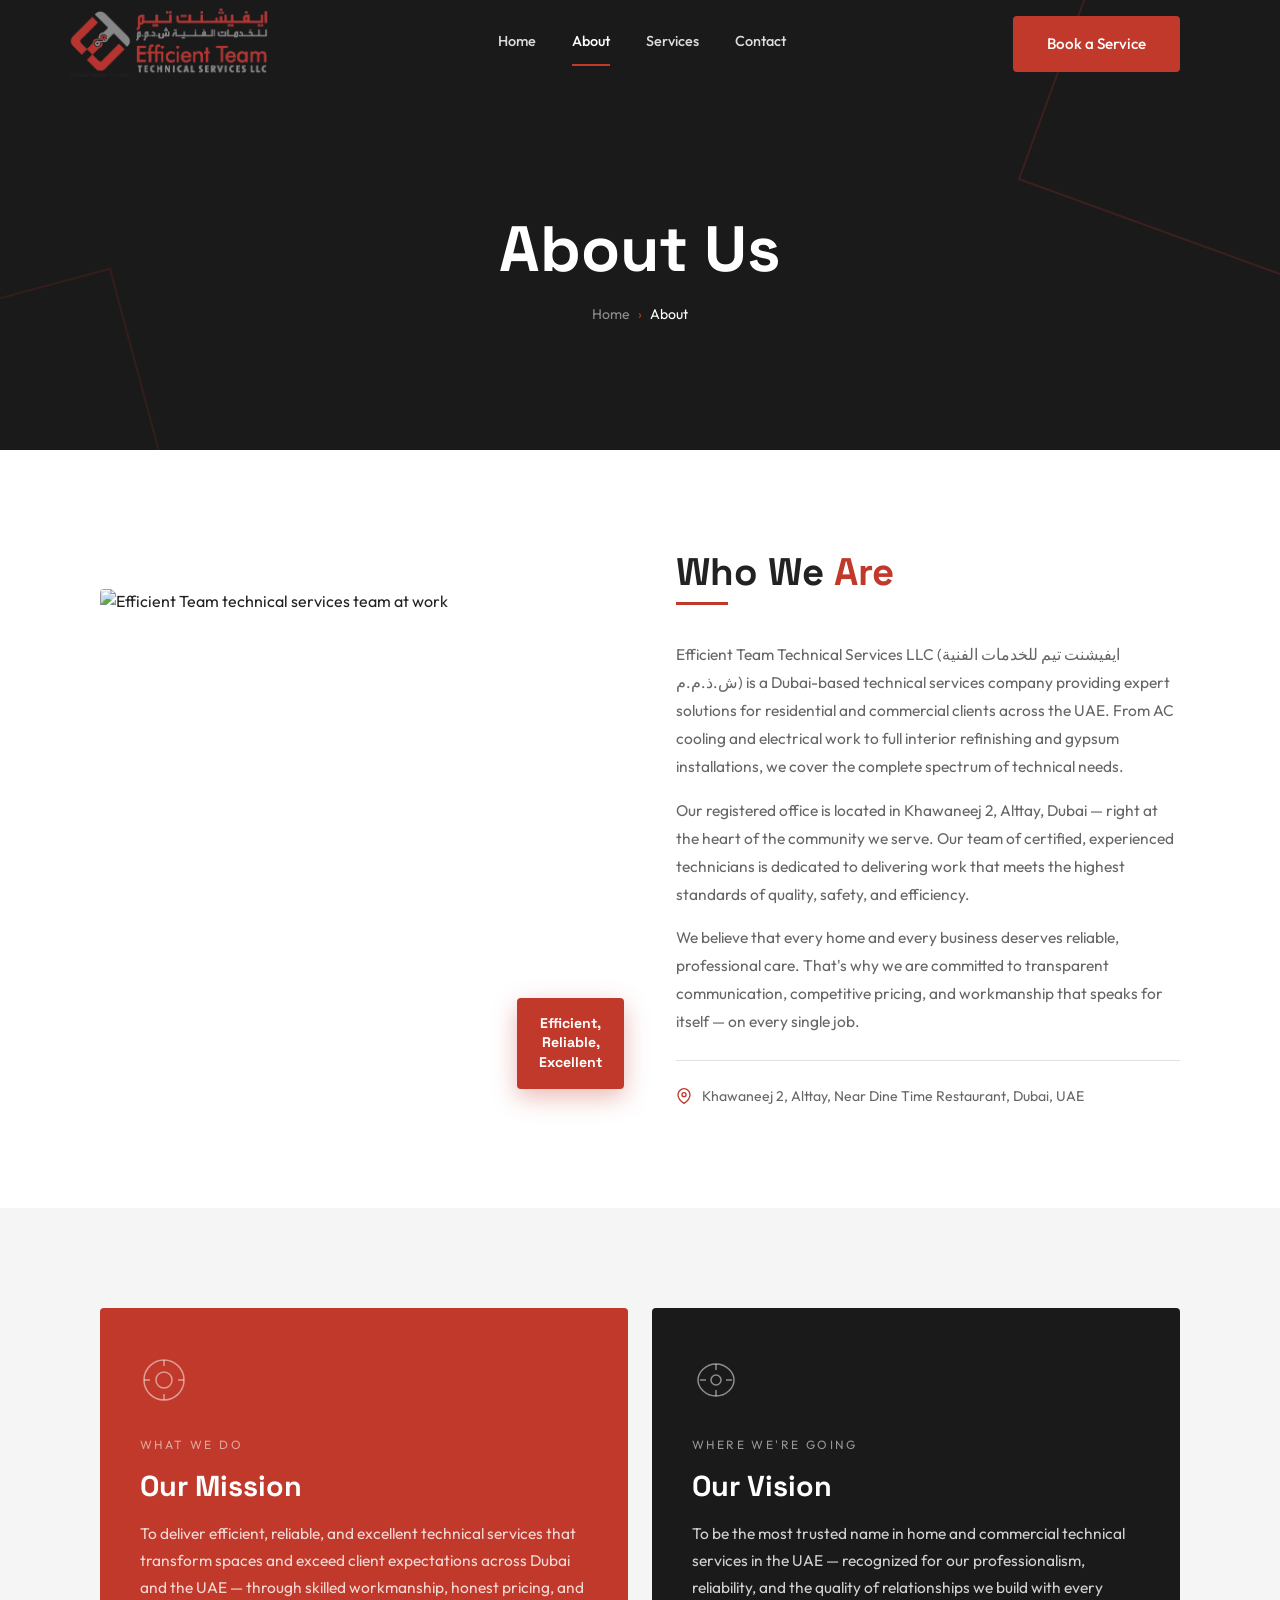
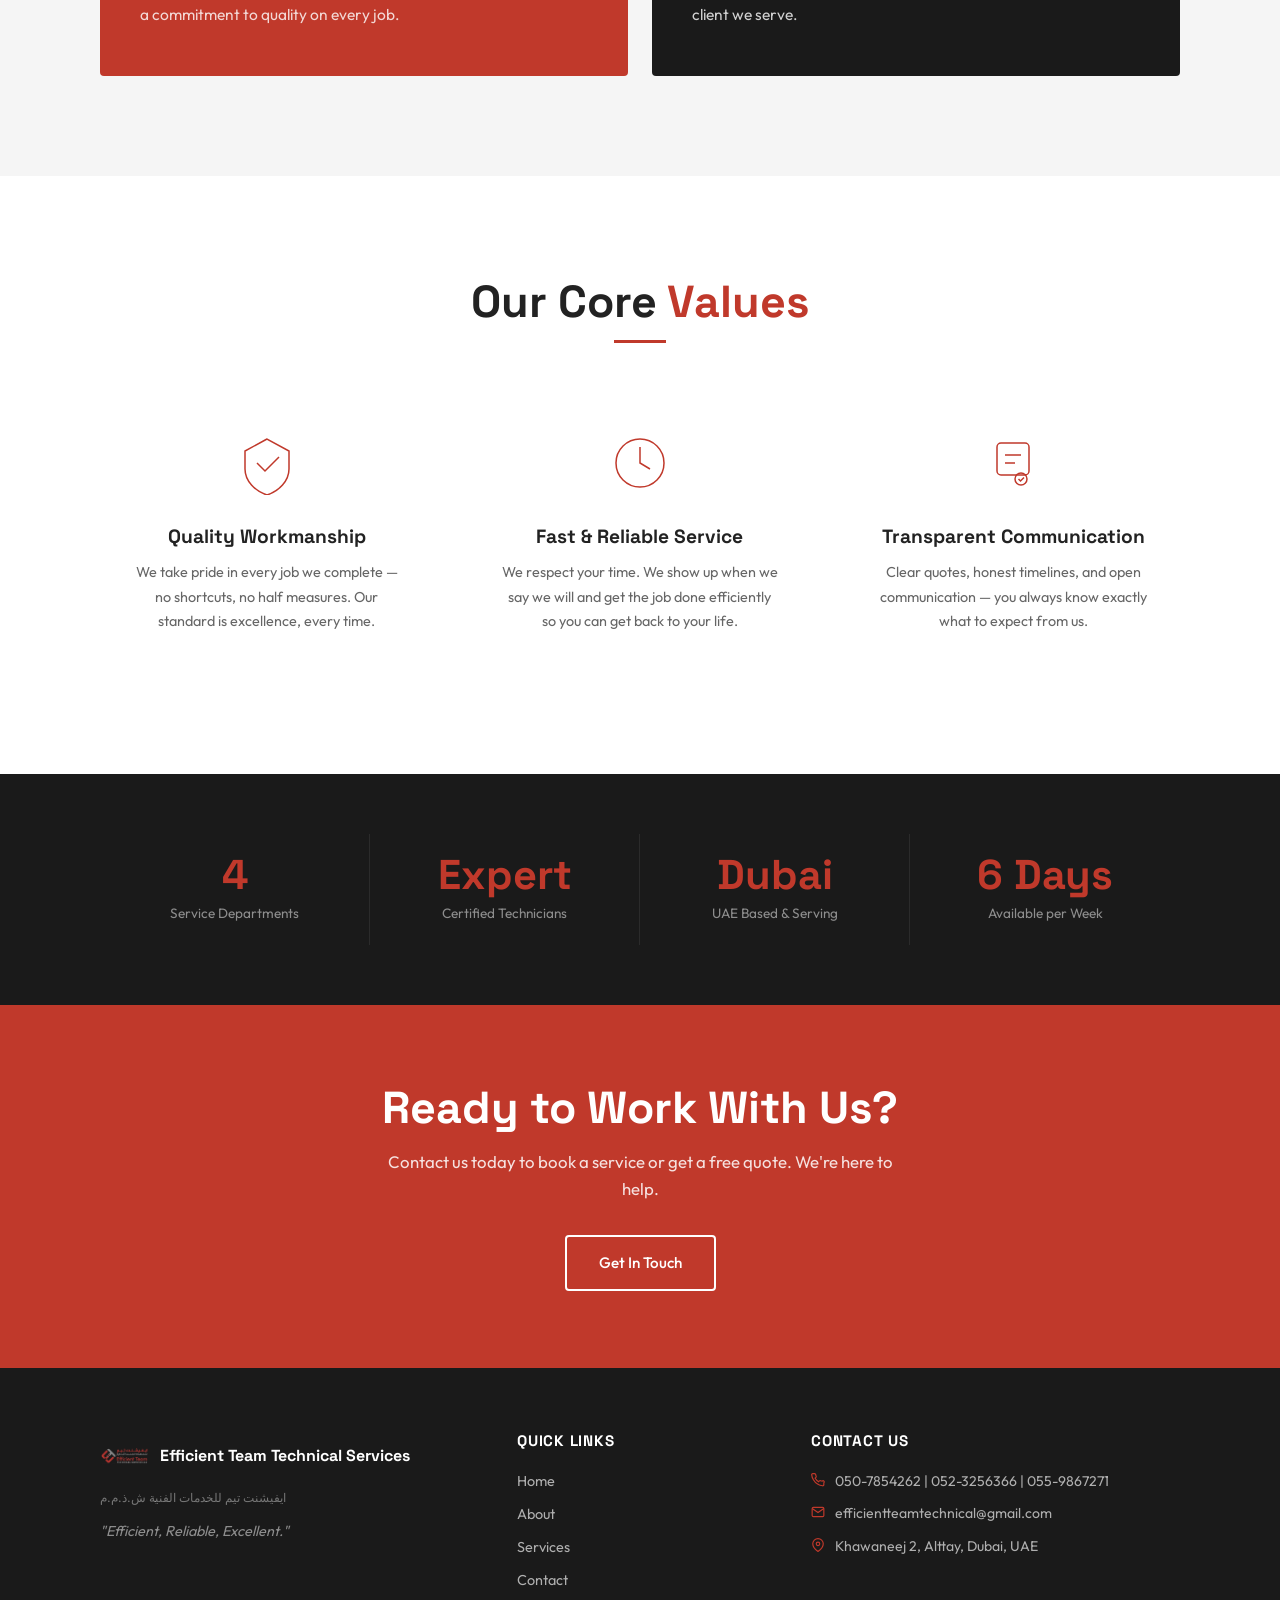
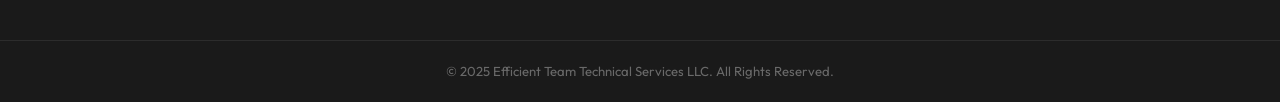
==== about.html @ 491c8b09 "Add files via upload" ====
<!DOCTYPE html>
<html lang="en">
<head>
  <meta charset="UTF-8" />
  <meta name="viewport" content="width=device-width, initial-scale=1.0" />
  <title>About Us — Efficient Team Technical Services LLC</title>
  <meta name="description" content="Learn about Efficient Team Technical Services LLC — a Dubai-based technical services company providing AC, electrical, plumbing, interior and gypsum works." />
  <link rel="preconnect" href="https://fonts.googleapis.com" />
  <link rel="preconnect" href="https://fonts.gstatic.com" crossorigin />
  <link href="https://fonts.googleapis.com/css2?family=Space+Grotesk:wght@600;700&family=Outfit:wght@400;500&display=swap" rel="stylesheet" />
  <link rel="stylesheet" href="styles.css" />
  <style>
    /* ===== ABOUT-SPECIFIC STYLES ===== */

    /* Story Section */
    .story-section {
      padding: var(--section-pad) 0;
    }

    .story-grid {
      display: grid;
      grid-template-columns: 1fr 1fr;
      gap: 72px;
      align-items: center;
    }

    .story-img-wrap {
      position: relative;
    }

    .story-img-wrap img {
      width: 100%;
      height: 480px;
      object-fit: cover;
      border-radius: 4px;
      display: block;
    }

    .story-badge {
      position: absolute;
      bottom: -20px;
      right: -20px;
      background: var(--red);
      color: var(--white);
      padding: 16px 22px;
      font-family: 'Space Grotesk', sans-serif;
      font-size: 0.88rem;
      font-weight: 700;
      text-align: center;
      line-height: 1.4;
      border-radius: 4px;
      box-shadow: 0 8px 24px rgba(192,57,43,0.35);
    }

    .story-text h2 {
      font-size: clamp(1.8rem, 3vw, 2.6rem);
      margin-bottom: 8px;
    }

    .story-text p {
      font-size: 0.97rem;
      color: var(--text-muted);
      line-height: 1.8;
      margin-bottom: 16px;
    }

    .story-text p:last-of-type { margin-bottom: 0; }

    .story-detail {
      display: flex;
      align-items: center;
      gap: 10px;
      font-size: 0.88rem;
      color: var(--text-muted);
      margin-top: 24px;
      padding-top: 24px;
      border-top: 1px solid var(--border);
    }

    .story-detail svg { color: var(--red); flex-shrink: 0; }

    /* Mission & Vision */
    .mission-vision {
      padding: var(--section-pad) 0;
      background: var(--surface);
    }

    .mv-grid {
      display: grid;
      grid-template-columns: 1fr 1fr;
      gap: 24px;
    }

    .mv-card {
      padding: 48px 40px;
      border-radius: 4px;
    }

    .mv-card.mission { background: var(--red); }
    .mv-card.vision { background: var(--charcoal); }

    .mv-card .mv-label {
      font-size: 0.75rem;
      letter-spacing: 0.2em;
      text-transform: uppercase;
      color: rgba(255,255,255,0.55);
      margin-bottom: 16px;
      display: block;
    }

    .mv-card h3 {
      font-size: clamp(1.4rem, 2.5vw, 1.8rem);
      color: var(--white);
      margin-bottom: 16px;
    }

    .mv-card p {
      font-size: 0.97rem;
      color: rgba(255,255,255,0.8);
      line-height: 1.75;
    }

    .mv-icon {
      width: 48px;
      height: 48px;
      margin-bottom: 24px;
      color: rgba(255,255,255,0.5);
    }

    /* Core Values */
    .values-section {
      padding: var(--section-pad) 0;
    }

    .values-section .heading-wrap {
      text-align: center;
      margin-bottom: 12px;
    }

    .values-grid {
      display: grid;
      grid-template-columns: repeat(3, 1fr);
      gap: 40px;
    }

    .value-item {
      text-align: center;
      padding: 40px 28px;
    }

    .value-icon {
      width: 64px;
      height: 64px;
      margin: 0 auto 24px;
      color: var(--red);
    }

    .value-item h3 {
      font-size: 1.2rem;
      margin-bottom: 12px;
      color: var(--text);
    }

    .value-item p {
      font-size: 0.9rem;
      color: var(--text-muted);
      line-height: 1.7;
    }

    /* Stats Row */
    .about-stats {
      background: var(--charcoal);
      padding: 60px 0;
    }

    .about-stats-grid {
      display: grid;
      grid-template-columns: repeat(4, 1fr);
      gap: 0;
      text-align: center;
    }

    .about-stat {
      padding: 20px;
      border-right: 1px solid rgba(255,255,255,0.08);
    }

    .about-stat:last-child { border-right: none; }

    .about-stat .num {
      font-family: 'Space Grotesk', sans-serif;
      font-size: clamp(1.8rem, 3.5vw, 2.6rem);
      font-weight: 800;
      color: var(--red);
      display: block;
      line-height: 1;
    }

    .about-stat .lbl {
      font-size: 0.85rem;
      color: rgba(255,255,255,0.5);
      margin-top: 8px;
      display: block;
    }

    @media (max-width: 768px) {
      .story-grid { grid-template-columns: 1fr; gap: 48px; }
      .story-badge { bottom: 16px; right: 16px; }
      .mv-grid { grid-template-columns: 1fr; }
      .values-grid { grid-template-columns: 1fr; gap: 24px; }
      .about-stats-grid { grid-template-columns: repeat(2, 1fr); }
      .about-stat:nth-child(2) { border-right: none; }
      .about-stat:nth-child(3), .about-stat:nth-child(4) {
        border-top: 1px solid rgba(255,255,255,0.08);
      }
      .story-img-wrap img { height: 300px; }
    }
  </style>
</head>
<body>

  <!-- ============ NAVBAR ============ -->
  <nav class="navbar scrolled" id="navbar">
    <div class="container">
      <a href="index.html" class="nav-logo">
        <img src="logo.png" alt="Efficient Team Technical Services Logo" class="nav-logo-icon" />
        <div class="nav-logo-text">
          <span class="name">Efficient Team Technical Services</span>
          <span class="arabic">ايفيشنت تيم للخدمات الفنية</span>
        </div>
      </a>
      <div class="nav-links">
        <a href="index.html" class="nav-link">Home</a>
        <a href="about.html" class="nav-link active">About</a>
        <a href="services.html" class="nav-link">Services</a>
        <a href="contact.html" class="nav-link">Contact</a>
      </div>
      <div class="nav-right">
        <a href="contact.html" class="btn btn-red">Book a Service</a>
        <button class="hamburger" id="hamburger" aria-label="Toggle menu">
          <span></span><span></span><span></span>
        </button>
      </div>
    </div>
  </nav>

  <!-- Mobile Nav -->
  <div class="mobile-nav" id="mobileNav">
    <button class="mobile-nav-close" id="mobileNavClose" aria-label="Close menu">&#x2715;</button>
    <a href="index.html" class="nav-link">Home</a>
    <a href="about.html" class="nav-link active">About</a>
    <a href="services.html" class="nav-link">Services</a>
    <a href="contact.html" class="nav-link">Contact</a>
    <a href="contact.html" class="btn btn-red">Book a Service</a>
  </div>

  <!-- ============ PAGE HERO ============ -->
  <section class="page-hero">
    <div class="page-hero-content reveal">
      <h1>About Us</h1>
      <nav class="breadcrumb" aria-label="Breadcrumb">
        <a href="index.html">Home</a>
        <span class="sep">›</span>
        <span class="current">About</span>
      </nav>
    </div>
  </section>

  <!-- ============ COMPANY STORY ============ -->
  <section class="story-section">
    <div class="container">
      <div class="story-grid">
        <div class="story-img-wrap reveal-left">
          <img
            src="https://images.unsplash.com/photo-1664575602276-acd073f104c1?w=800&q=80"
            alt="Efficient Team technical services team at work"
            loading="lazy"
          />
          <div class="story-badge">
            Efficient,<br>Reliable,<br>Excellent
          </div>
        </div>
        <div class="story-text reveal-right">
          <h2 class="section-title">Who We <span class="accent">Are</span></h2>
          <span class="red-line left"></span>
          <p>Efficient Team Technical Services LLC (ايفيشنت تيم للخدمات الفنية ش.ذ.م.م) is a Dubai-based technical services company providing expert solutions for residential and commercial clients across the UAE. From AC cooling and electrical work to full interior refinishing and gypsum installations, we cover the complete spectrum of technical needs.</p>
          <p>Our registered office is located in Khawaneej 2, Alttay, Dubai — right at the heart of the community we serve. Our team of certified, experienced technicians is dedicated to delivering work that meets the highest standards of quality, safety, and efficiency.</p>
          <p>We believe that every home and every business deserves reliable, professional care. That's why we are committed to transparent communication, competitive pricing, and workmanship that speaks for itself — on every single job.</p>
          <div class="story-detail">
            <svg width="16" height="16" fill="none" stroke="currentColor" stroke-width="2" viewBox="0 0 24 24"><path d="M21 10c0 7-9 13-9 13s-9-6-9-13a9 9 0 0118 0z"/><circle cx="12" cy="10" r="3"/></svg>
            Khawaneej 2, Alttay, Near Dine Time Restaurant, Dubai, UAE
          </div>
        </div>
      </div>
    </div>
  </section>

  <!-- ============ MISSION & VISION ============ -->
  <section class="mission-vision">
    <div class="container">
      <div class="mv-grid">
        <div class="mv-card mission reveal-left">
          <svg class="mv-icon" fill="none" stroke="currentColor" stroke-width="1.5" viewBox="0 0 48 48">
            <circle cx="24" cy="24" r="20"/>
            <circle cx="24" cy="24" r="8"/>
            <path d="M24 4v6M24 38v6M4 24h6M38 24h6"/>
          </svg>
          <span class="mv-label">What We Do</span>
          <h3>Our Mission</h3>
          <p>To deliver efficient, reliable, and excellent technical services that transform spaces and exceed client expectations across Dubai and the UAE — through skilled workmanship, honest pricing, and a commitment to quality on every job.</p>
        </div>
        <div class="mv-card vision reveal-right">
          <svg class="mv-icon" fill="none" stroke="currentColor" stroke-width="1.5" viewBox="0 0 48 48">
            <path d="M24 8C14 8 6 16 6 24c0 8 8 16 18 16s18-8 18-16S34 8 24 8z"/>
            <circle cx="24" cy="24" r="5"/>
            <path d="M24 8v6M24 34v6M8 24h6M34 24h6"/>
          </svg>
          <span class="mv-label">Where We're Going</span>
          <h3>Our Vision</h3>
          <p>To be the most trusted name in home and commercial technical services in the UAE — recognized for our professionalism, reliability, and the quality of relationships we build with every client we serve.</p>
        </div>
      </div>
    </div>
  </section>

  <!-- ============ CORE VALUES ============ -->
  <section class="values-section">
    <div class="container">
      <div class="heading-wrap">
        <h2 class="section-title reveal">Our Core <span class="accent">Values</span></h2>
        <span class="red-line reveal"></span>
      </div>
      <div class="values-grid">
        <div class="value-item reveal" style="transition-delay:0s">
          <svg class="value-icon" fill="none" stroke="currentColor" stroke-width="1.5" viewBox="0 0 64 64">
            <path d="M32 8L10 20v18c0 12 10 22 22 26 12-4 22-14 22-26V20L32 8z"/>
            <path d="M22 32l8 8 14-14"/>
          </svg>
          <h3>Quality Workmanship</h3>
          <p>We take pride in every job we complete — no shortcuts, no half measures. Our standard is excellence, every time.</p>
        </div>
        <div class="value-item reveal" style="transition-delay:0.15s">
          <svg class="value-icon" fill="none" stroke="currentColor" stroke-width="1.5" viewBox="0 0 64 64">
            <circle cx="32" cy="32" r="24"/>
            <path d="M32 16v16l10 6"/>
          </svg>
          <h3>Fast &amp; Reliable Service</h3>
          <p>We respect your time. We show up when we say we will and get the job done efficiently so you can get back to your life.</p>
        </div>
        <div class="value-item reveal" style="transition-delay:0.3s">
          <svg class="value-icon" fill="none" stroke="currentColor" stroke-width="1.5" viewBox="0 0 64 64">
            <path d="M20 12h24a4 4 0 014 4v24a4 4 0 01-4 4H20a4 4 0 01-4-4V16a4 4 0 014-4z"/>
            <path d="M24 24h16M24 32h10"/>
            <circle cx="40" cy="48" r="6"/>
            <path d="M37.5 48l2 2 3.5-3.5"/>
          </svg>
          <h3>Transparent Communication</h3>
          <p>Clear quotes, honest timelines, and open communication — you always know exactly what to expect from us.</p>
        </div>
      </div>
    </div>
  </section>

  <!-- ============ ABOUT STATS ============ -->
  <section class="about-stats">
    <div class="container">
      <div class="about-stats-grid">
        <div class="about-stat reveal">
          <span class="num">4</span>
          <span class="lbl">Service Departments</span>
        </div>
        <div class="about-stat reveal" style="transition-delay:0.1s">
          <span class="num">Expert</span>
          <span class="lbl">Certified Technicians</span>
        </div>
        <div class="about-stat reveal" style="transition-delay:0.2s">
          <span class="num">Dubai</span>
          <span class="lbl">UAE Based &amp; Serving</span>
        </div>
        <div class="about-stat reveal" style="transition-delay:0.3s">
          <span class="num">6 Days</span>
          <span class="lbl">Available per Week</span>
        </div>
      </div>
    </div>
  </section>

  <!-- ============ CTA BANNER ============ -->
  <section class="cta-banner">
    <div class="container reveal">
      <h2>Ready to Work With Us?</h2>
      <p>Contact us today to book a service or get a free quote. We're here to help.</p>
      <a href="contact.html" class="btn btn-outline-white">Get In Touch</a>
    </div>
  </section>

  <!-- ============ FOOTER ============ -->
  <footer class="footer">
    <div class="container">
      <div class="footer-grid">
        <div class="footer-brand">
          <div class="footer-logo">
            <img src="logo.png" alt="Efficient Team Technical Services Logo" width="36" height="36" style="object-fit:contain;" />
            <span class="name">Efficient Team Technical Services</span>
          </div>
          <p style="font-size:0.78rem;color:rgba(255,255,255,0.4);margin-top:4px;">ايفيشنت تيم للخدمات الفنية ش.ذ.م.م</p>
          <p class="footer-tagline">"Efficient, Reliable, Excellent."</p>
        </div>
        <div>
          <h4>Quick Links</h4>
          <div class="footer-links">
            <a href="index.html">Home</a>
            <a href="about.html">About</a>
            <a href="services.html">Services</a>
            <a href="contact.html">Contact</a>
          </div>
        </div>
        <div>
          <h4>Contact Us</h4>
          <div class="footer-contact-item">
            <svg width="14" height="14" fill="none" stroke="currentColor" stroke-width="2" viewBox="0 0 24 24"><path d="M22 16.92v3a2 2 0 01-2.18 2 19.79 19.79 0 01-8.63-3.07A19.5 19.5 0 014.16 11.5a19.79 19.79 0 01-3.07-8.67A2 2 0 013.11 1h3a2 2 0 012 1.72c.127.96.361 1.903.7 2.81a2 2 0 01-.45 2.11L7.09 8.91a16 16 0 006 6l1.27-1.27a2 2 0 012.11-.45c.907.339 1.85.573 2.81.7A2 2 0 0122 16.92z"/></svg>
            050-7854262 | 052-3256366 | 055-9867271
          </div>
          <div class="footer-contact-item">
            <svg width="14" height="14" fill="none" stroke="currentColor" stroke-width="2" viewBox="0 0 24 24"><path d="M4 4h16c1.1 0 2 .9 2 2v12c0 1.1-.9 2-2 2H4c-1.1 0-2-.9-2-2V6c0-1.1.9-2 2-2z"/><polyline points="22,6 12,13 2,6"/></svg>
            efficientteamtechnical@gmail.com
          </div>
          <div class="footer-contact-item">
            <svg width="14" height="14" fill="none" stroke="currentColor" stroke-width="2" viewBox="0 0 24 24"><path d="M21 10c0 7-9 13-9 13s-9-6-9-13a9 9 0 0118 0z"/><circle cx="12" cy="10" r="3"/></svg>
            Khawaneej 2, Alttay, Dubai, UAE
          </div>
        </div>
      </div>
    </div>
    <div class="footer-bottom">
      <div class="container">
        &copy; 2025 Efficient Team Technical Services LLC. All Rights Reserved.
      </div>
    </div>
  </footer>

  <script>
    const navbar = document.getElementById('navbar');
    window.addEventListener('scroll', () => {
      navbar.classList.toggle('scrolled', window.scrollY > 80);
    });

    const hamburger = document.getElementById('hamburger');
    const mobileNav = document.getElementById('mobileNav');
    const mobileNavClose = document.getElementById('mobileNavClose');

    hamburger.addEventListener('click', () => {
      hamburger.classList.toggle('open');
      mobileNav.classList.toggle('open');
      document.body.style.overflow = mobileNav.classList.contains('open') ? 'hidden' : '';
    });

    mobileNavClose.addEventListener('click', () => {
      hamburger.classList.remove('open');
      mobileNav.classList.remove('open');
      document.body.style.overflow = '';
    });

    const reveals = document.querySelectorAll('.reveal, .reveal-left, .reveal-right');
    const revealObserver = new IntersectionObserver((entries) => {
      entries.forEach(entry => {
        if (entry.isIntersecting) {
          entry.target.classList.add('visible');
          revealObserver.unobserve(entry.target);
        }
      });
    }, { threshold: 0.12 });

    reveals.forEach(el => revealObserver.observe(el));
  </script>
</body>
</html>
---- styles.css ----
/* ============================================
   CSS CUSTOM PROPERTIES
============================================ */
:root {
  --red: #C0392B;
  --red-dark: #A93226;
  --charcoal: #1A1A1A;
  --white: #FFFFFF;
  --surface: #F5F5F5;
  --text: #222222;
  --text-muted: #666666;
  --border: #E0E0E0;
  --nav-height: 88px;
  --section-pad: clamp(60px, 8vw, 100px);
  --container: 1200px;
  --radius: 4px;
  --transition: 0.3s ease;
}

/* ============================================
   RESET & BASE
============================================ */
*, *::before, *::after {
  box-sizing: border-box;
  margin: 0;
  padding: 0;
}

html {
  scroll-behavior: smooth;
  font-size: 16px;
}

body {
  font-family: 'Outfit', sans-serif;
  color: var(--text);
  background: var(--white);
  line-height: 1.6;
  overflow-x: hidden;
}

h1, h2, h3, h4, h5 {
  font-family: 'Space Grotesk', sans-serif;
  line-height: 1.15;
  font-weight: 700;
}

a {
  text-decoration: none;
  color: inherit;
}

ul { list-style: none; }

img {
  display: block;
  max-width: 100%;
  height: auto;
}

/* ============================================
   UTILITY CLASSES
============================================ */
.container {
  width: 100%;
  max-width: var(--container);
  margin: 0 auto;
  padding: 0 clamp(20px, 5vw, 60px);
}

.section {
  padding: var(--section-pad) 0;
}

.section-title {
  font-size: clamp(1.8rem, 3.5vw, 2.8rem);
  color: var(--text);
  margin-bottom: 12px;
}

.section-title .accent {
  color: var(--red);
}

.red-line {
  display: block;
  width: 52px;
  height: 3px;
  background: var(--red);
  margin: 0 auto 48px;
}

.red-line.left {
  margin: 0 0 36px;
}

.btn {
  display: inline-flex;
  align-items: center;
  justify-content: center;
  gap: 8px;
  padding: 14px 32px;
  font-family: 'Outfit', sans-serif;
  font-size: 0.95rem;
  font-weight: 500;
  border-radius: var(--radius);
  cursor: pointer;
  transition: transform var(--transition), background var(--transition), color var(--transition), border-color var(--transition);
  border: 2px solid transparent;
  min-height: 44px;
  white-space: nowrap;
}

.btn:hover { transform: scale(1.03); }
.btn:active { transform: scale(0.97); }

.btn-red {
  background: var(--red);
  color: var(--white);
  border-color: var(--red);
}

.btn-red:hover {
  background: var(--red-dark);
  border-color: var(--red-dark);
}

.btn-outline-white {
  background: transparent;
  color: var(--white);
  border-color: var(--white);
}

.btn-outline-white:hover {
  background: var(--white);
  color: var(--charcoal);
}

.btn-outline-red {
  background: transparent;
  color: var(--red);
  border-color: var(--red);
}

.btn-outline-red:hover {
  background: var(--red);
  color: var(--white);
}

/* ============================================
   SCROLL ANIMATION BASE
============================================ */
.reveal {
  opacity: 0;
  transform: translateY(30px);
  transition: opacity 0.6s ease, transform 0.6s ease;
}

.reveal.visible {
  opacity: 1;
  transform: translateY(0);
}

.reveal-left {
  opacity: 0;
  transform: translateX(-40px);
  transition: opacity 0.6s ease, transform 0.6s ease;
}

.reveal-left.visible {
  opacity: 1;
  transform: translateX(0);
}

.reveal-right {
  opacity: 0;
  transform: translateX(40px);
  transition: opacity 0.6s ease, transform 0.6s ease;
}

.reveal-right.visible {
  opacity: 1;
  transform: translateX(0);
}

/* ============================================
   NAVBAR
============================================ */
.navbar {
  position: fixed;
  top: 0;
  left: 0;
  right: 0;
  z-index: 1000;
  height: var(--nav-height);
  display: flex;
  align-items: center;
  background: transparent;
  transition: background 0.4s ease, box-shadow 0.4s ease;
}

.navbar.scrolled {
  background: var(--charcoal);
  box-shadow: 0 2px 20px rgba(0,0,0,0.3);
}

.navbar .container {
  display: flex;
  align-items: center;
  justify-content: space-between;
  width: 100%;
  padding-left: clamp(12px, 2vw, 24px);
}

.nav-logo {
  display: flex;
  align-items: center;
  gap: 12px;
  text-decoration: none;
  margin-right: auto;
}

.nav-logo-icon {
  width: auto;
  height: 72px;
  flex-shrink: 0;
  object-fit: contain;
}

.nav-logo-text {
  display: none;
}

.nav-links {
  display: flex;
  align-items: center;
  gap: 36px;
}

.nav-link {
  font-family: 'Outfit', sans-serif;
  font-size: 0.9rem;
  font-weight: 500;
  color: rgba(255,255,255,0.85);
  position: relative;
  padding-bottom: 4px;
  transition: color var(--transition);
  min-height: 44px;
  display: flex;
  align-items: center;
}

.nav-link::after {
  content: '';
  position: absolute;
  bottom: 0;
  left: 0;
  width: 0;
  height: 2px;
  background: var(--red);
  transition: width 0.3s ease;
}

.nav-link:hover::after,
.nav-link.active::after {
  width: 100%;
}

.nav-link:hover { color: var(--white); }
.nav-link.active { color: var(--white); }

.nav-right {
  display: flex;
  align-items: center;
  gap: 24px;
  margin-left: auto;
}

/* Hamburger */
.hamburger {
  display: none;
  flex-direction: column;
  justify-content: center;
  gap: 5px;
  width: 44px;
  height: 44px;
  background: none;
  border: none;
  cursor: pointer;
  padding: 8px;
}

.hamburger span {
  display: block;
  width: 24px;
  height: 2px;
  background: var(--white);
  transition: transform 0.3s ease, opacity 0.3s ease;
  transform-origin: center;
}

.hamburger.open span:nth-child(1) { transform: translateY(7px) rotate(45deg); }
.hamburger.open span:nth-child(2) { opacity: 0; }
.hamburger.open span:nth-child(3) { transform: translateY(-7px) rotate(-45deg); }

/* Mobile Nav Overlay */
.mobile-nav {
  position: fixed;
  inset: 0;
  background: var(--charcoal);
  z-index: 999;
  display: flex;
  flex-direction: column;
  align-items: center;
  justify-content: center;
  gap: 32px;
  opacity: 0;
  pointer-events: none;
  transition: opacity 0.3s ease;
}

.mobile-nav.open {
  opacity: 1;
  pointer-events: all;
}

.mobile-nav .nav-link {
  font-size: 1.8rem;
  font-family: 'Space Grotesk', sans-serif;
  font-weight: 700;
  color: var(--white);
}

.mobile-nav .btn {
  margin-top: 12px;
}

.mobile-nav-close {
  position: absolute;
  top: 20px;
  right: 24px;
  background: none;
  border: none;
  color: var(--white);
  font-size: 2rem;
  cursor: pointer;
  padding: 8px;
}

/* ============================================
   FOOTER
============================================ */
.footer {
  background: var(--charcoal);
  color: rgba(255,255,255,0.8);
  padding: 64px 0 0;
}

.footer-grid {
  display: grid;
  grid-template-columns: 1.5fr 1fr 1.5fr;
  gap: 48px;
  padding-bottom: 48px;
}

.footer-brand .footer-tagline {
  font-size: 0.9rem;
  color: rgba(255,255,255,0.5);
  margin-top: 12px;
  font-style: italic;
}

.footer-logo {
  display: flex;
  align-items: center;
  gap: 12px;
  margin-bottom: 8px;
}

.footer-logo img {
  width: 48px;
  height: 48px;
  object-fit: contain;
}

.footer-logo .name {
  font-family: 'Space Grotesk', sans-serif;
  font-size: 1rem;
  font-weight: 700;
  color: var(--white);
}

.footer h4 {
  font-family: 'Space Grotesk', sans-serif;
  font-size: 0.95rem;
  color: var(--white);
  margin-bottom: 20px;
  font-weight: 700;
  letter-spacing: 0.05em;
  text-transform: uppercase;
}

.footer-links {
  display: flex;
  flex-direction: column;
  gap: 10px;
}

.footer-links a {
  font-size: 0.9rem;
  color: rgba(255,255,255,0.65);
  transition: color var(--transition);
}

.footer-links a:hover { color: var(--red); }

.footer-contact-item {
  display: flex;
  align-items: flex-start;
  gap: 10px;
  font-size: 0.88rem;
  color: rgba(255,255,255,0.65);
  margin-bottom: 10px;
}

.footer-contact-item svg {
  flex-shrink: 0;
  margin-top: 3px;
  color: var(--red);
}

.footer-bottom {
  border-top: 1px solid rgba(255,255,255,0.08);
  padding: 20px 0;
  text-align: center;
  font-size: 0.82rem;
  color: rgba(255,255,255,0.35);
}

/* ============================================
   PAGE HERO (INNER PAGES)
============================================ */
.page-hero {
  min-height: 50vh;
  background: var(--charcoal);
  display: flex;
  align-items: center;
  justify-content: center;
  text-align: center;
  padding-top: var(--nav-height);
  position: relative;
  overflow: hidden;
}

.page-hero::before {
  content: '';
  position: absolute;
  top: -60px;
  right: -80px;
  width: 300px;
  height: 300px;
  border: 2px solid rgba(192,57,43,0.2);
  transform: rotate(20deg);
}

.page-hero::after {
  content: '';
  position: absolute;
  bottom: -40px;
  left: -60px;
  width: 200px;
  height: 200px;
  border: 2px solid rgba(192,57,43,0.15);
  transform: rotate(-15deg);
}

.page-hero-content {
  position: relative;
  z-index: 1;
}

.page-hero h1 {
  font-size: clamp(2.2rem, 5vw, 4rem);
  color: var(--white);
  margin-bottom: 16px;
}

.breadcrumb {
  display: flex;
  align-items: center;
  justify-content: center;
  gap: 8px;
  font-size: 0.88rem;
  color: rgba(255,255,255,0.5);
}

.breadcrumb a {
  color: rgba(255,255,255,0.5);
  transition: color var(--transition);
}

.breadcrumb a:hover { color: var(--red); }

.breadcrumb .sep { color: var(--red); }
.breadcrumb .current { color: var(--white); }

/* ============================================
   CTA BANNER
============================================ */
.cta-banner {
  background: var(--red);
  padding: clamp(48px, 6vw, 80px) 0;
  text-align: center;
}

.cta-banner h2 {
  font-size: clamp(1.8rem, 3.5vw, 3rem);
  color: var(--white);
  margin-bottom: 16px;
}

.cta-banner p {
  color: rgba(255,255,255,0.85);
  font-size: 1.05rem;
  margin-bottom: 32px;
  max-width: 520px;
  margin-left: auto;
  margin-right: auto;
}

.cta-banner .btn-outline-white:hover {
  background: var(--white);
  color: var(--red);
}

/* ============================================
   RESPONSIVE
============================================ */
@media (max-width: 768px) {
  .nav-links, .nav-right .btn {
    display: none;
  }

  .hamburger {
    display: flex;
  }

  .footer-grid {
    grid-template-columns: 1fr;
    gap: 36px;
  }
}
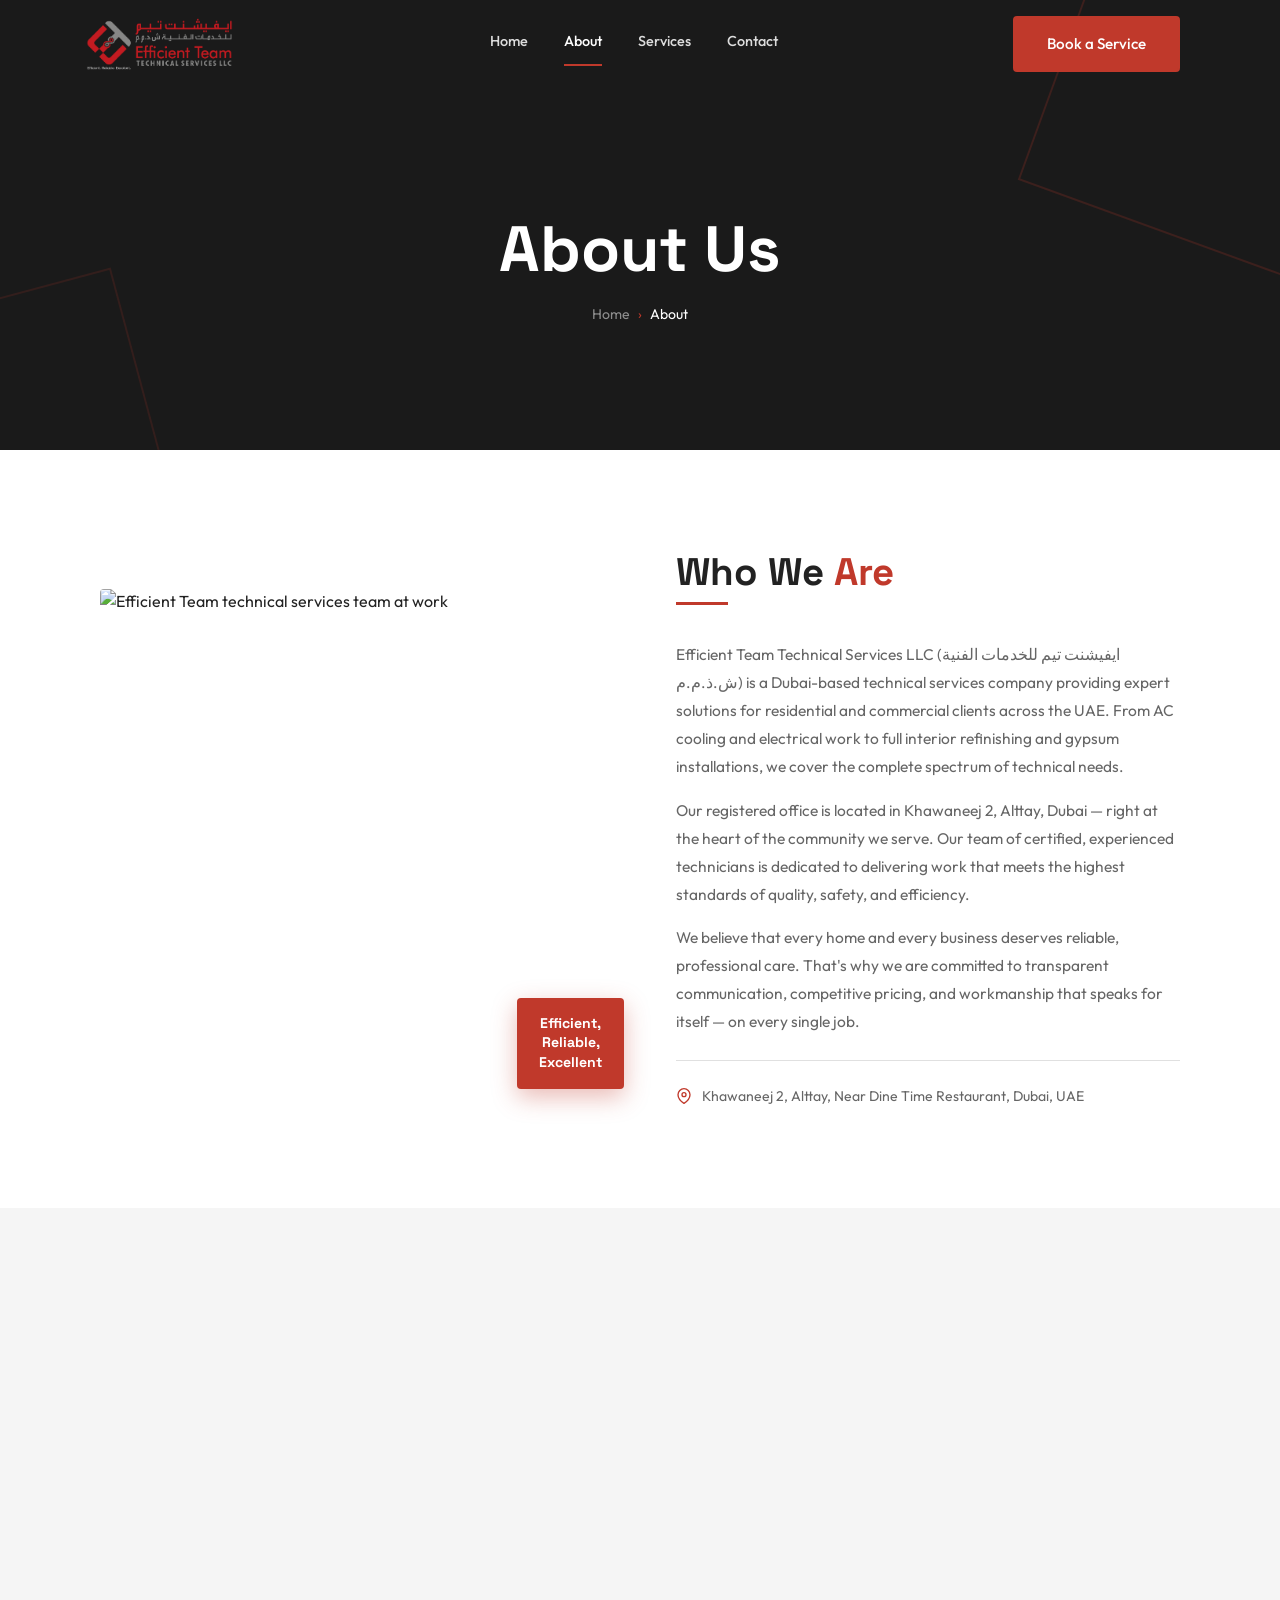
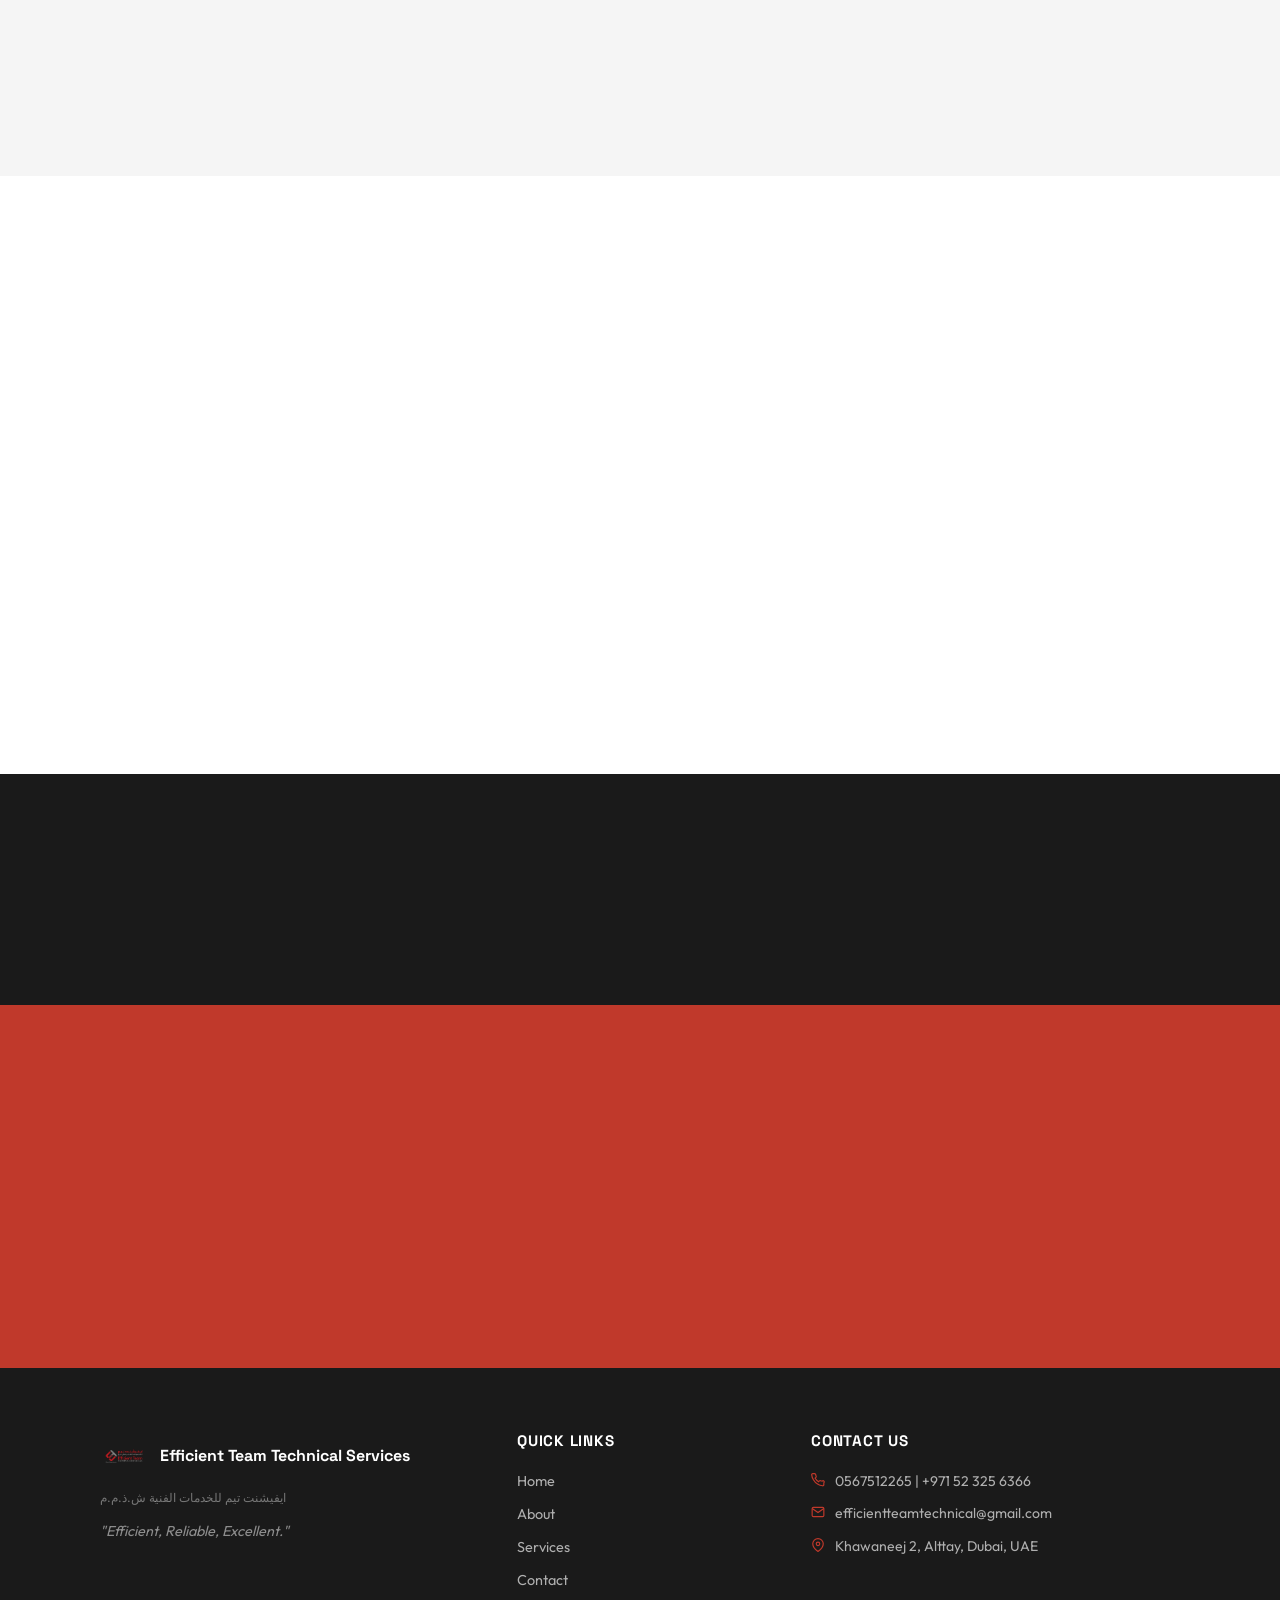
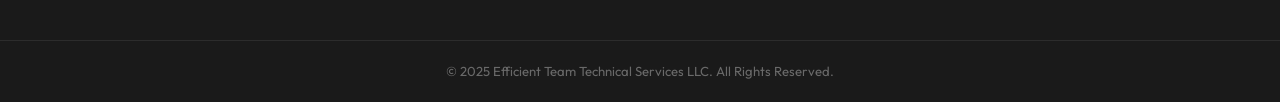
==== commit 8a533bed: "Add files via upload" ====
--- a/about.html
+++ b/about.html
@@ -419,7 +419,7 @@
           <h4>Contact Us</h4>
           <div class="footer-contact-item">
             <svg width="14" height="14" fill="none" stroke="currentColor" stroke-width="2" viewBox="0 0 24 24"><path d="M22 16.92v3a2 2 0 01-2.18 2 19.79 19.79 0 01-8.63-3.07A19.5 19.5 0 014.16 11.5a19.79 19.79 0 01-3.07-8.67A2 2 0 013.11 1h3a2 2 0 012 1.72c.127.96.361 1.903.7 2.81a2 2 0 01-.45 2.11L7.09 8.91a16 16 0 006 6l1.27-1.27a2 2 0 012.11-.45c.907.339 1.85.573 2.81.7A2 2 0 0122 16.92z"/></svg>
-            050-7854262 | 052-3256366 | 055-9867271
+            0567512265 | +971 52 325 6366
           </div>
           <div class="footer-contact-item">
             <svg width="14" height="14" fill="none" stroke="currentColor" stroke-width="2" viewBox="0 0 24 24"><path d="M4 4h16c1.1 0 2 .9 2 2v12c0 1.1-.9 2-2 2H4c-1.1 0-2-.9-2-2V6c0-1.1.9-2 2-2z"/><polyline points="22,6 12,13 2,6"/></svg>
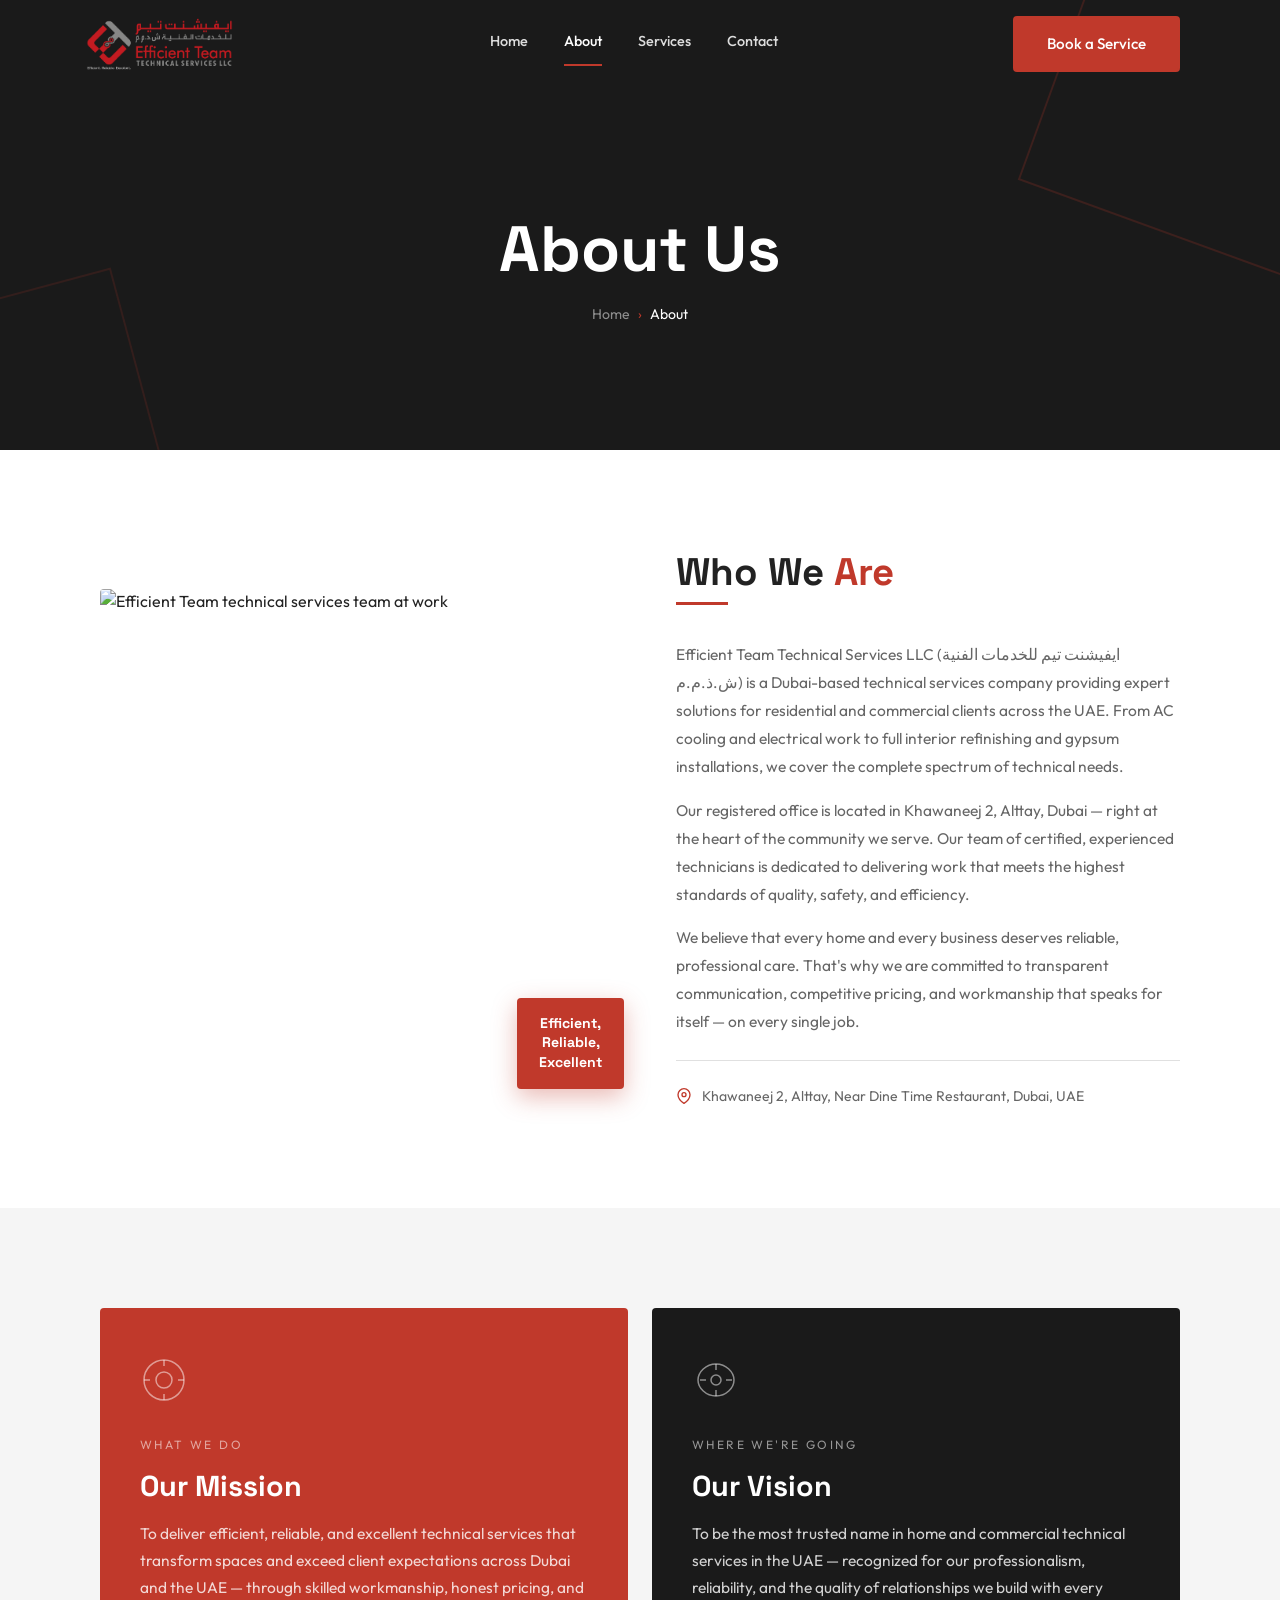
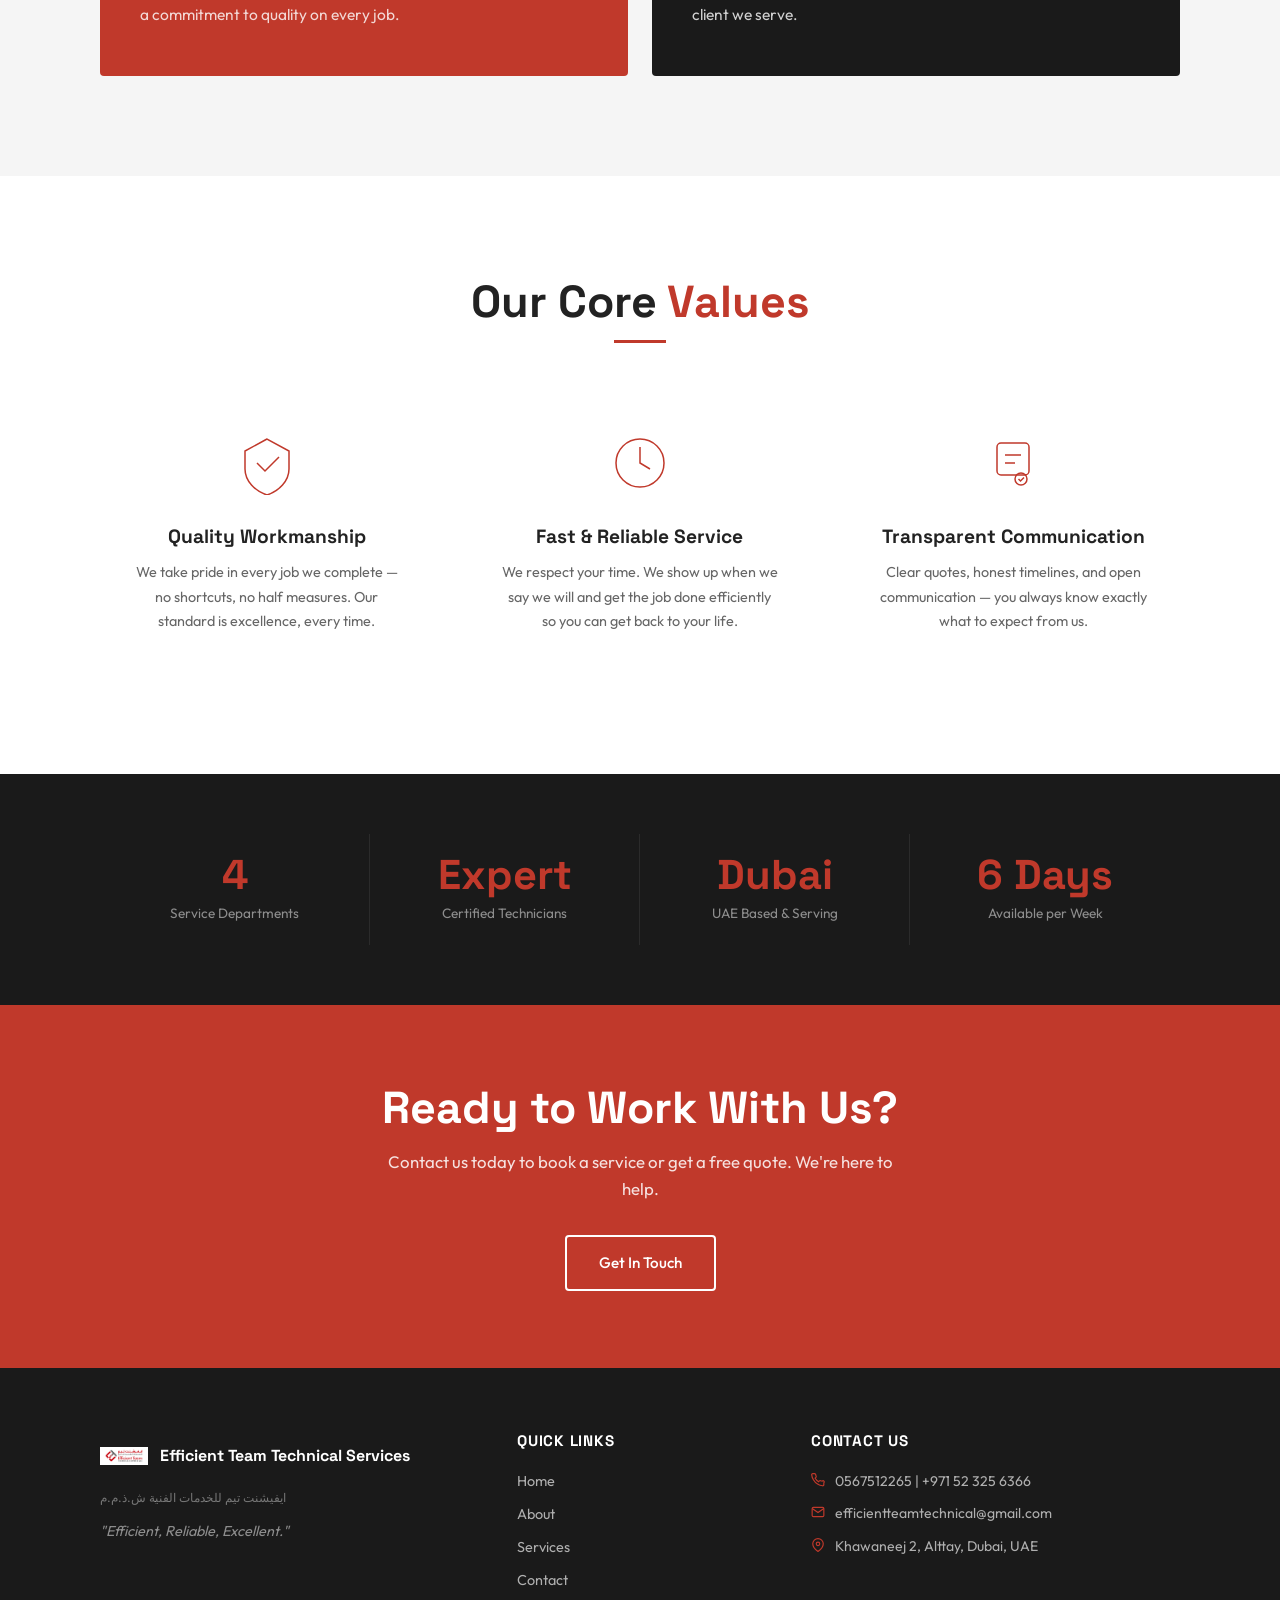
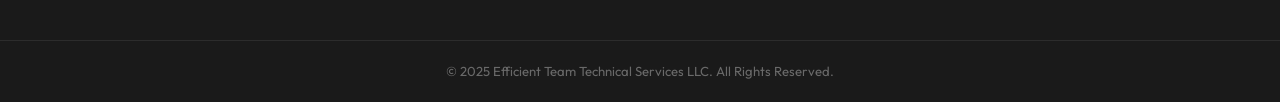
==== commit fef2956e: "Update about.html" ====
--- a/about.html
+++ b/about.html
@@ -400,7 +400,7 @@
       <div class="footer-grid">
         <div class="footer-brand">
           <div class="footer-logo">
-            <img src="logo.png" alt="Efficient Team Technical Services Logo" width="36" height="36" style="object-fit:contain;" />
+            <img src="logo2.png" alt="Efficient Team Technical Services Logo" width="36" height="36" style="object-fit:contain;" />
             <span class="name">Efficient Team Technical Services</span>
           </div>
           <p style="font-size:0.78rem;color:rgba(255,255,255,0.4);margin-top:4px;">ايفيشنت تيم للخدمات الفنية ش.ذ.م.م</p>
